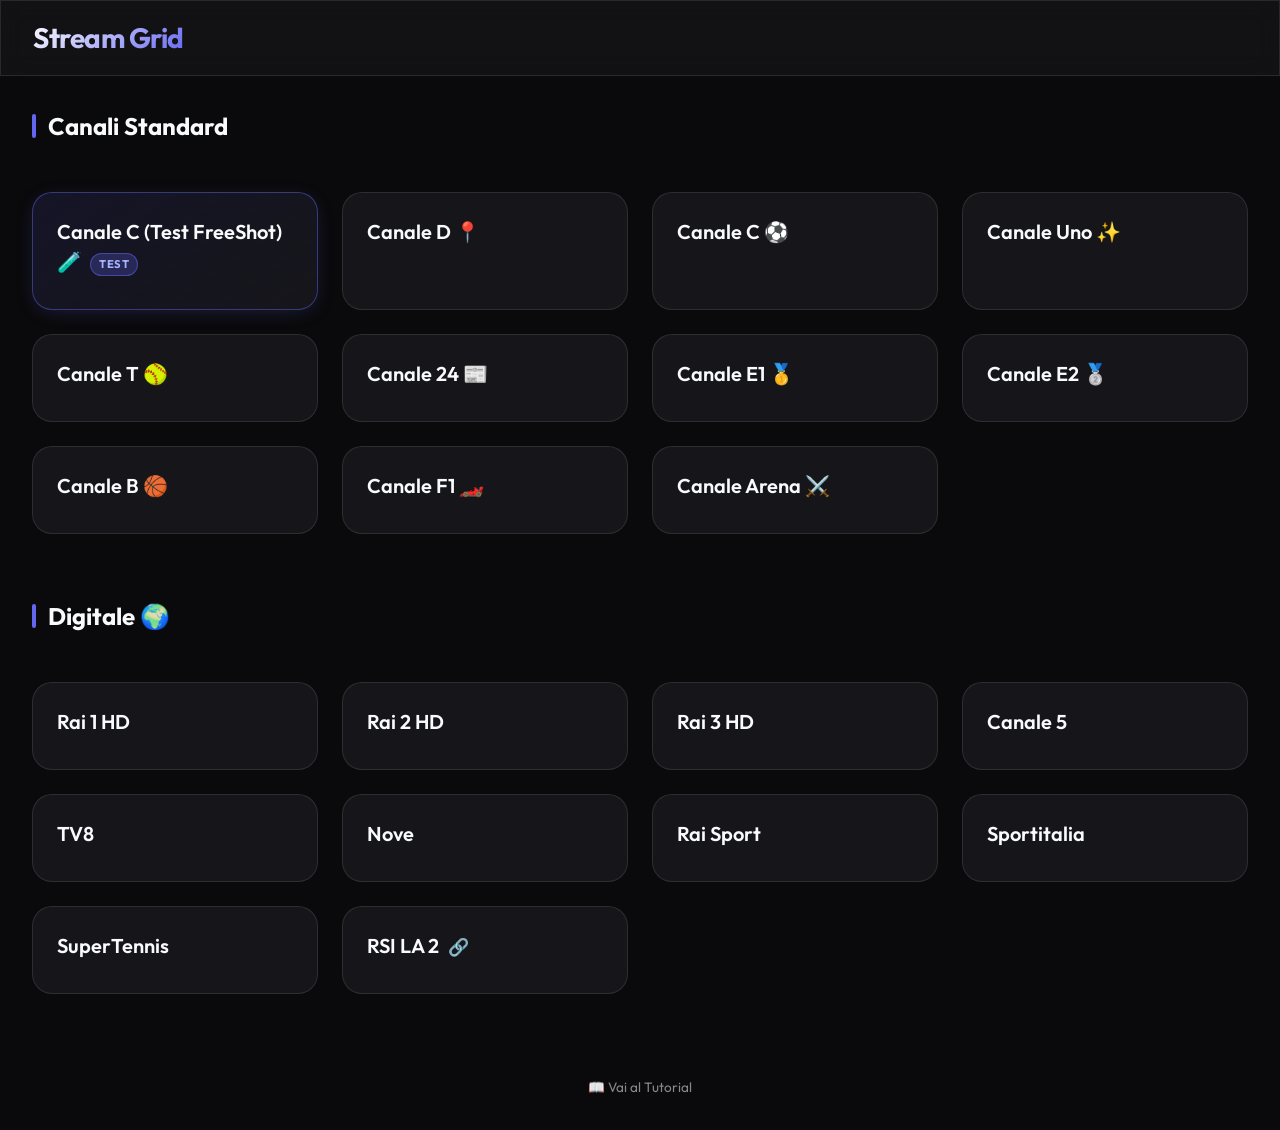
==== index.html @ 4ef6e379 "Aggiornati tutti i canali standard e Canale 5 al nuovo server WideIPTV (Player 1)" ====
<!DOCTYPE html>
<html lang="it">
<head>
    <meta charset="UTF-8">
    <meta name="viewport" content="width=device-width, initial-scale=1.0">
    <title>Stream Grid</title>
    <link rel="stylesheet" href="index.css?v=15">
    <meta name="description" content="Piattaforma di streaming per canali TV sportivi e d'intrattenimento.">
    
    <!-- PWA Settings -->
    <link rel="manifest" href="manifest.json">
    <meta name="theme-color" content="#0a0a0c">
    
    <!-- iOS support -->
    <meta name="apple-mobile-web-app-capable" content="yes">
    <meta name="apple-mobile-web-app-status-bar-style" content="black-translucent">
    <meta name="apple-mobile-web-app-title" content="Stream Grid">
    <link rel="apple-touch-icon" href="stream-in-colorado.jpg">
</head>
<body>
    <div id="app">
        <header class="navbar glass">
            <div class="logo">Stream Grid</div>
            <button id="install-btn" class="install-btn glass" style="display: none;">📱 Installa App</button>
        </header>

        <main class="max-w-7xl mx-auto">
            <section id="normal-section">
                <h2 class="section-title">Canali Standard</h2>
                <div id="normal-grid" class="channel-grid"></div>
            </section>

            <section id="fast-section" style="display: none;">
                <h2 class="section-title">Canali Fast</h2>
                <div id="fast-grid" class="channel-grid"></div>
            </section>

            <section id="digitale-section">
                <h2 class="section-title">Digitale 🌍</h2>
                <div id="digitale-grid" class="channel-grid"></div>
            </section>
            
            <div style="text-align: center; margin-top: 3rem; padding-bottom: 2rem;">
                <a href="tutorial.html" style="color: #888; text-decoration: none; font-size: 0.85rem;">📖 Vai al Tutorial</a>
            </div>
        </main>
    </div>

    <script>
        let deferredPrompt;
        
        window.addEventListener('beforeinstallprompt', (e) => {
            e.preventDefault();
            deferredPrompt = e;
            const installBtn = document.getElementById('install-btn');
            if(installBtn) {
                installBtn.style.display = 'block';
            }
        });

        document.addEventListener('DOMContentLoaded', () => {
            const installBtn = document.getElementById('install-btn');
            if(installBtn) {
                installBtn.addEventListener('click', async () => {
                    if (deferredPrompt) {
                        deferredPrompt.prompt();
                        const { outcome } = await deferredPrompt.userChoice;
                        if (outcome === 'accepted') {
                            deferredPrompt = null;
                            installBtn.style.display = 'none';
                        }
                    }
                });
            }
        });

        // Service Worker Registration for PWA
        if ('serviceWorker' in navigator) {
            window.addEventListener('load', () => {
                navigator.serviceWorker.register('./sw.js').then(reg => {
                    console.log('SW registered!', reg);
                }).catch(err => {
                    console.log('SW registration failed:', err);
                });
            });
        }

        const fastChannels = [
            {"id": 1, "name": "Canale D 📍", "streams": ["5", "92", "136"]},
            {"id": 2, "name": "Canale C ⚽️", "streams": ["1", "134"]},
            {"id": 3, "name": "Canale UNO ✨", "streams": ["130", "170"]}
        ];

        const normalChannels = [
            {"id": 99, "name": "Canale C (Test FreeShot) 🧪", "url": "https://wideiptv.top/player/SkySportCalcioIT", "badge": "TEST", "isTest": true},
            {"id": 4, "name": "Canale D 📍", "url": "https://wideiptv.top/player/zonaDAZN"},
            {"id": 5, "name": "Canale C ⚽️", "url": "https://wideiptv.top/player/SkySportCalcioIT"},
            {"id": 6, "name": "Canale Uno ✨", "url": "https://wideiptv.top/player/SkySportUnoIT"},
            {"id": 7, "name": "Canale T 🥎", "url": "https://wideiptv.top/player/SkySportTennisIT"},
            {"id": 8, "name": "Canale 24 📰", "url": "https://wideiptv.top/player/SkySport24IT"},
            {"id": 9, "name": "Canale E1 🥇", "url": "https://wideiptv.top/player/euro1it"},
            {"id": 10, "name": "Canale E2 🥈", "url": "https://wideiptv.top/player/euro2it"},
            {"id": 11, "name": "Canale B 🏀", "url": "https://wideiptv.top/player/SkySportNBAIT"},
            {"id": 13, "name": "Canale F1 🏎️", "url": "https://wideiptv.top/player/SkySportF1IT"},
            {"id": 14, "name": "Canale Arena ⚔️", "url": "https://wideiptv.top/player/SkySportArenaIT"}
        ];

        const digitaleChannels = [
            {"id": 1, "name": "Rai 1 HD", "url": "https://juventusonair.com/lv/ck/app/rai/tivusat/rai1.php"},
            {"id": 2, "name": "Rai 2 HD", "url": "https://juventusonair.com/lv/ck/app/rai/tivusat/rai2.php"},
            {"id": 3, "name": "Rai 3 HD", "url": "https://juventusonair.com/lv/ck/app/rai/tivusat/rai3.php"},
            {"id": 5, "name": "Canale 5", "urls": ["https://juventusonair.com/lv/ck/app/mediaset/tivusat/5.php", "https://wideiptv.top/player/Canale5"]},
            {"id": 8, "name": "TV8", "url": "https://www.mytivu.it/Application/Channels/TV8.php"},
            {"id": 9, "name": "Nove", "url": "https://streaming.aurora.enhanced.live/live/mpc/enl0eG1mLmVncmVzcy5mZDJ2eHI=/out/v1/IT_SIMULCAST/NOVE/CMAF/index.m3u8"},
            {"id": 58, "name": "Rai Sport", "url": "https://juventusonair.com/lv/ck/app/rai/tivusat/raisport.php"},
            {"id": 60, "name": "Sportitalia", "url": "https://edge-001.streamup.eu/sportitalia/sihd_abr/playlist.m3u8"},
            {"id": 64, "name": "SuperTennis", "url": "https://live-embed.supertennix.hiway.media/restreamer/supertennix_client/gpu-a-c0-16/restreamer/outgest/aa3673f1-e178-44a9-a947-ef41db73211a/manifest.m3u8"},
            {"id": 100, "name": "RSI LA 2", "url": "https://juventusonair.com/lv/ck/app/rsi/rsila2.php"}
        ];

        function renderChannels() {
            const fastGrid = document.getElementById('fast-grid');
            const normalGrid = document.getElementById('normal-grid');
            const digitaleGrid = document.getElementById('digitale-grid');

            fastGrid.innerHTML = fastChannels.map(ch => `
                <div class="channel-card fade-in" onclick="window.location.href='player.html?v=1&type=fast&id=${ch.id}'">
                    <div class="channel-name">${ch.name}</div>
                </div>
            `).join('');

            normalGrid.innerHTML = normalChannels.map(ch => `
                <div class="channel-card fade-in ${ch.isTest ? 'test-card' : ''}" onclick="window.location.href='player.html?v=4&type=normal&id=${ch.id}'">
                    <div class="channel-name">${ch.name}${ch.badge ? `<span class="badge-test">${ch.badge}</span>` : ''}</div>
                </div>
            `).join('');

            digitaleGrid.innerHTML = digitaleChannels.map(ch => {
                if (ch.id === 100) {
                    return `
                        <div class="channel-card fade-in" onclick="window.open('https://juventusonair.com/channels/rsila2z.php', '_blank')">
                            <div class="channel-name">${ch.name} <span style="font-size: 0.85em; margin-left: 5px;">🔗</span></div>
                        </div>
                    `;
                }
                return `
                    <div class="channel-card fade-in" onclick="window.location.href='player.html?v=1&type=digitale&id=${ch.id}'">
                        <div class="channel-name">${ch.name}</div>
                    </div>
                `;
            }).join('');
        }

        // Initialize
        renderChannels();

        window.addEventListener('scroll', () => {
            const nav = document.querySelector('.navbar');
            if (window.scrollY > 20) {
                nav.style.padding = '0.75rem 2rem';
                nav.style.background = 'rgba(10, 10, 12, 0.9)';
            } else {
                nav.style.padding = '1rem 2rem';
                nav.style.background = 'var(--bg-glass)';
            }
        });
    </script>
</body>
</html>
---- index.css ----
@import url('https://fonts.googleapis.com/css2?family=Outfit:wght@300;400;600;700&display=swap');

:root {
    --bg-dark: #0a0a0c;
    --bg-card: #16161a;
    --bg-glass: rgba(22, 22, 26, 0.7);
    --accent: #6366f1;
    --accent-glow: rgba(99, 102, 241, 0.4);
    --text-primary: #f8fafc;
    --text-secondary: #94a3b8;
    --border-glass: rgba(255, 255, 255, 0.1);
}

* {
    margin: 0;
    padding: 0;
    box-sizing: border-box;
}

body {
    font-family: 'Outfit', sans-serif;
    background-color: var(--bg-dark);
    color: var(--text-primary);
    line-height: 1.5;
    overflow-x: hidden;
    -webkit-font-smoothing: antialiased;
}

/* Custom Scrollbar */
::-webkit-scrollbar { width: 8px; }
::-webkit-scrollbar-track { background: var(--bg-dark); }
::-webkit-scrollbar-thumb { background: #2d2d35; border-radius: 10px; }
::-webkit-scrollbar-thumb:hover { background: #3e3e4a; }

.glass {
    background: var(--bg-glass);
    backdrop-filter: blur(12px);
    -webkit-backdrop-filter: blur(12px);
    border: 1px solid var(--border-glass);
}

@keyframes fadeIn {
    from { opacity: 0; transform: translateY(10px); }
    to { opacity: 1; transform: translateY(0); }
}

.fade-in { animation: fadeIn 0.4s ease-out forwards; }

.navbar {
    position: sticky;
    top: 0;
    z-index: 100;
    padding: 1rem 2rem;
    display: flex;
    justify-content: space-between;
    align-items: center;
    transition: all 0.3s ease;
    gap: 1rem;
}

.install-btn {
    padding: 0.5rem 1rem;
    border-radius: 2rem;
    font-size: 0.9rem;
    font-weight: 600;
    cursor: pointer;
    transition: all 0.2s cubic-bezier(0.4, 0, 0.2, 1);
    border: 1px solid var(--border-glass);
    background: rgba(255, 255, 255, 0.05);
    color: var(--text-primary);
    display: flex;
    align-items: center;
    gap: 0.5rem;
    white-space: nowrap;
}

.install-btn:hover {
    background: rgba(255, 255, 255, 0.15);
    transform: translateY(-2px);
}

.logo {
    display: flex;
    align-items: center;
    gap: 0.75rem;
    font-size: 1.75rem;
    font-weight: 700;
    background: linear-gradient(135deg, #fff 0%, var(--accent) 100%);
    -webkit-background-clip: text;
    -webkit-text-fill-color: transparent;
    letter-spacing: -0.5px;
    white-space: nowrap;
}

.logo img {
    height: 38px;
    width: 38px;
    border-radius: 10px;
    -webkit-text-fill-color: initial; /* Fix for background-clip: text on parent */
}

/* Channel Cards */
.channel-grid {
    display: grid;
    grid-template-columns: repeat(auto-fill, minmax(280px, 1fr));
    gap: 1.5rem;
    padding: 2rem;
}

.channel-card {
    position: relative;
    background: var(--bg-card);
    border-radius: 1.25rem;
    padding: 1.5rem;
    cursor: pointer;
    transition: all 0.3s cubic-bezier(0.4, 0, 0.2, 1);
    border: 1px solid var(--border-glass);
    overflow: hidden;
}

.channel-card:hover {
    transform: translateY(-5px);
    border-color: var(--accent);
    box-shadow: 0 10px 30px -10px rgba(0, 0, 0, 0.5);
}

.channel-name {
    font-size: 1.25rem;
    font-weight: 600;
    margin-bottom: 0.5rem;
    position: relative;
    z-index: 1;
}

.channel-type {
    font-size: 0.8rem;
    text-transform: uppercase;
    letter-spacing: 1px;
    color: var(--text-secondary);
    position: relative;
    z-index: 1;
}

/* Player Page Layout */
.player-overlay {
    position: fixed;
    top: 0;
    left: 0;
    width: 100vw;
    height: 100vh;
    background: #000;
    z-index: 1000;
    display: flex;
    flex-direction: column;
    align-items: center;
    justify-content: center;
}

.player-header {
    position: absolute;
    top: 0;
    width: 100%;
    padding: 1.5rem 2rem;
    display: flex;
    align-items: center;
    justify-content: space-between;
    background: linear-gradient(to bottom, rgba(0,0,0,0.8), transparent);
    z-index: 1010;
    pointer-events: none; /* Let clicks pass through the empty areas */
}

.player-header > * {
    pointer-events: auto; /* Buttons inside header remain clickable */
}

.video-box {
    width: 60vw;
    aspect-ratio: 16 / 9;
    max-height: 80vh;
    max-width: 1200px;
    background: #000;
    overflow: hidden;
    display: flex;
    align-items: center;
    justify-content: center;
    border-radius: 12px;
    border: 1px solid rgba(255, 255, 255, 0.1);
    box-shadow: 0 10px 40px rgba(0,0,0,0.6);
}

.iframe-container {
    width: 100%;
    height: 100%;
}

#main-player, iframe {
    width: 100%;
    height: 100%;
    border: none;
    display: block;
}

@media (max-width: 768px) {
    .navbar {
        padding: 0.75rem 1rem;
    }
    .logo {
        font-size: 1.35rem;
    }
    .install-btn {
        padding: 0.4rem 0.8rem;
        font-size: 0.85rem;
    }
    .video-box {
        width: 95vw;
        aspect-ratio: 16 / 9;
        max-height: none;
        border-radius: 8px;
        margin-top: 20px;
    }
    .player-header {
        padding: 0.5rem 0.75rem;
    }
    .selector-btn {
        width: 32px;
        height: 32px;
        font-size: 0.85rem;
    }
    .stream-selector {
        padding: 0.3rem 0.5rem;
        gap: 0.4rem;
    }
}

.back-btn {
    background: rgba(255, 255, 255, 0.1);
    border: none;
    color: white;
    width: 40px;
    height: 40px;
    border-radius: 50%;
    display: flex;
    align-items: center;
    justify-content: center;
    cursor: pointer;
    transition: background 0.2s;
    flex-shrink: 0;
}

.back-btn:hover { background: rgba(255, 255, 255, 0.2); }

/* Stream Selector */
.stream-selector {
    display: none;
    align-items: center;
    justify-content: center;
    gap: 0.6rem;
    background: rgba(22, 22, 26, 0.85);
    padding: 0.4rem 0.6rem;
    border-radius: 3rem;
    backdrop-filter: blur(12px);
    border: 1px solid var(--border-glass);
    max-width: 60vw;
    overflow-x: auto;
    -ms-overflow-style: none;
    scrollbar-width: none;
    /* Absolute perfect centering in the header */
    position: absolute;
    left: 50%;
    transform: translateX(-50%);
}

.stream-selector::-webkit-scrollbar {
    display: none;
}

.selector-btn {
    width: 36px;
    height: 36px;
    padding: 0;
    display: flex;
    align-items: center;
    justify-content: center;
    border-radius: 50%;
    font-size: 0.95rem;
    font-weight: 600;
    cursor: pointer;
    transition: all 0.2s cubic-bezier(0.4, 0, 0.2, 1);
    border: none;
    background: transparent;
    color: var(--text-secondary);
    flex-shrink: 0;
}

.selector-btn.active { 
    background: var(--accent); 
    color: white; 
    box-shadow: 0 4px 12px var(--accent-glow);
}
.selector-btn:not(.active):hover { background: rgba(255, 255, 255, 0.1); color: white; }

/* Section Title */
.section-title {
    font-size: 1.5rem;
    font-weight: 700;
    margin: 2rem 2rem 1rem;
    display: flex;
    align-items: center;
    gap: 0.75rem;
}

.section-title::before {
    content: '';
    width: 4px;
    height: 24px;
    background: var(--accent);
    border-radius: 2px;
}

/* Test Channel Badge & Card */
.badge-test {
    font-size: 0.7rem;
    background: rgba(99, 102, 241, 0.25);
    color: #a5b4fc;
    border: 1px solid rgba(99, 102, 241, 0.5);
    padding: 2px 8px;
    border-radius: 12px;
    font-weight: 700;
    letter-spacing: 0.5px;
    text-transform: uppercase;
    vertical-align: middle;
    margin-left: 8px;
    display: inline-block;
}

.test-card {
    border-color: rgba(99, 102, 241, 0.45);
    background: linear-gradient(145deg, rgba(99, 102, 241, 0.12) 0%, var(--bg-card) 100%);
    box-shadow: 0 4px 20px -5px rgba(99, 102, 241, 0.25);
}

.test-card:hover {
    border-color: #818cf8;
    box-shadow: 0 8px 28px -5px rgba(99, 102, 241, 0.4);
}
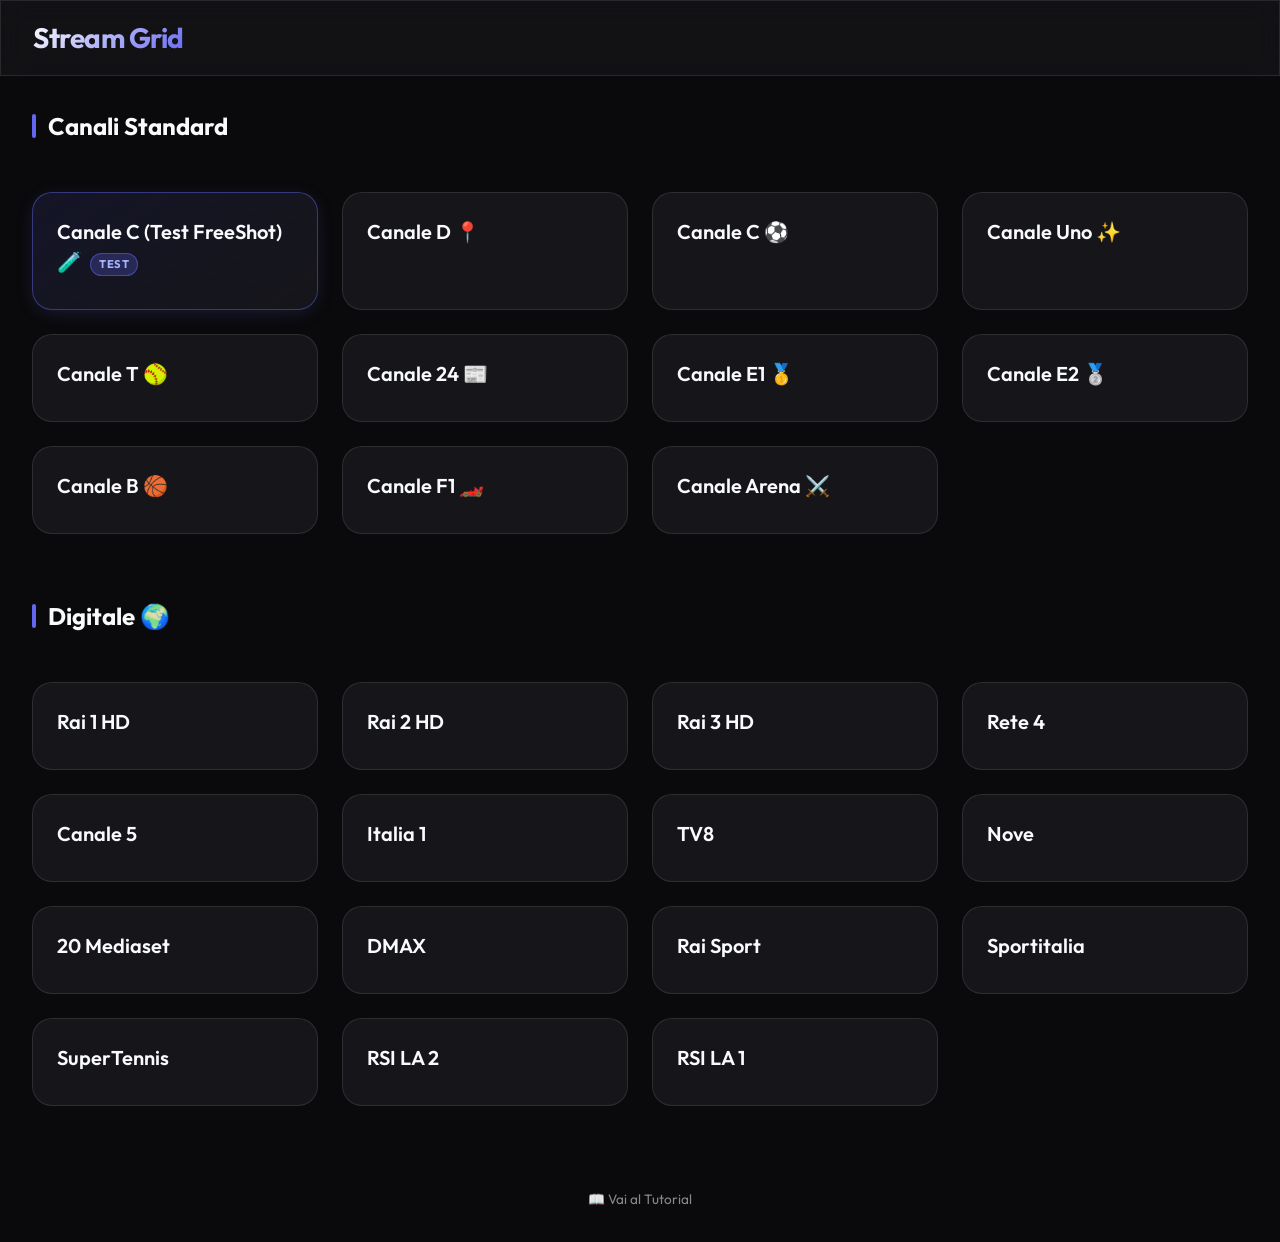
==== commit 5bf5e7e5: "Unifica canali Digitale Terrestre tramite Vercel Proxy da sorgente Tivusat" ====
--- a/index.html
+++ b/index.html
@@ -106,16 +106,21 @@
         ];
 
         const digitaleChannels = [
-            {"id": 1, "name": "Rai 1 HD", "url": "https://juventusonair.com/lv/ck/app/rai/tivusat/rai1.php"},
-            {"id": 2, "name": "Rai 2 HD", "url": "https://juventusonair.com/lv/ck/app/rai/tivusat/rai2.php"},
-            {"id": 3, "name": "Rai 3 HD", "url": "https://juventusonair.com/lv/ck/app/rai/tivusat/rai3.php"},
-            {"id": 5, "name": "Canale 5", "urls": ["https://juventusonair.com/lv/ck/app/mediaset/tivusat/5.php", "https://wideiptv.top/player/Canale5"]},
-            {"id": 8, "name": "TV8", "url": "https://www.mytivu.it/Application/Channels/TV8.php"},
-            {"id": 9, "name": "Nove", "url": "https://streaming.aurora.enhanced.live/live/mpc/enl0eG1mLmVncmVzcy5mZDJ2eHI=/out/v1/IT_SIMULCAST/NOVE/CMAF/index.m3u8"},
-            {"id": 58, "name": "Rai Sport", "url": "https://juventusonair.com/lv/ck/app/rai/tivusat/raisport.php"},
-            {"id": 60, "name": "Sportitalia", "url": "https://edge-001.streamup.eu/sportitalia/sihd_abr/playlist.m3u8"},
-            {"id": 64, "name": "SuperTennis", "url": "https://live-embed.supertennix.hiway.media/restreamer/supertennix_client/gpu-a-c0-16/restreamer/outgest/aa3673f1-e178-44a9-a947-ef41db73211a/manifest.m3u8"},
-            {"id": 100, "name": "RSI LA 2", "url": "https://juventusonair.com/lv/ck/app/rsi/rsila2.php"}
+            {"id": 1, "name": "Rai 1 HD", "url": "/api/tv?id=1"},
+            {"id": 2, "name": "Rai 2 HD", "url": "/api/tv?id=2"},
+            {"id": 3, "name": "Rai 3 HD", "url": "/api/tv?id=3"},
+            {"id": 4, "name": "Rete 4", "url": "/api/tv?id=4"},
+            {"id": 5, "name": "Canale 5", "url": "/api/tv?id=5"},
+            {"id": 6, "name": "Italia 1", "url": "/api/tv?id=6"},
+            {"id": 8, "name": "TV8", "url": "/api/tv?id=8"},
+            {"id": 9, "name": "Nove", "url": "/api/tv?id=9"},
+            {"id": 20, "name": "20 Mediaset", "url": "/api/tv?id=20"},
+            {"id": 52, "name": "DMAX", "url": "/api/tv?id=52"},
+            {"id": 58, "name": "Rai Sport", "url": "/api/tv?id=58"},
+            {"id": 60, "name": "Sportitalia", "url": "/api/tv?id=60"},
+            {"id": 64, "name": "SuperTennis", "url": "/api/tv?id=64"},
+            {"id": 100, "name": "RSI LA 2", "url": "/api/tv?id=100"},
+            {"id": 101, "name": "RSI LA 1", "url": "/api/tv?id=101"}
         ];
 
         function renderChannels() {
@@ -135,20 +140,11 @@
                 </div>
             `).join('');
 
-            digitaleGrid.innerHTML = digitaleChannels.map(ch => {
-                if (ch.id === 100) {
-                    return `
-                        <div class="channel-card fade-in" onclick="window.open('https://juventusonair.com/channels/rsila2z.php', '_blank')">
-                            <div class="channel-name">${ch.name} <span style="font-size: 0.85em; margin-left: 5px;">🔗</span></div>
-                        </div>
-                    `;
-                }
-                return `
-                    <div class="channel-card fade-in" onclick="window.location.href='player.html?v=1&type=digitale&id=${ch.id}'">
-                        <div class="channel-name">${ch.name}</div>
-                    </div>
-                `;
-            }).join('');
+            digitaleGrid.innerHTML = digitaleChannels.map(ch => `
+                <div class="channel-card fade-in" onclick="window.location.href='player.html?v=5&type=digitale&id=${ch.id}'">
+                    <div class="channel-name">${ch.name}</div>
+                </div>
+            `).join('');
         }
 
         // Initialize
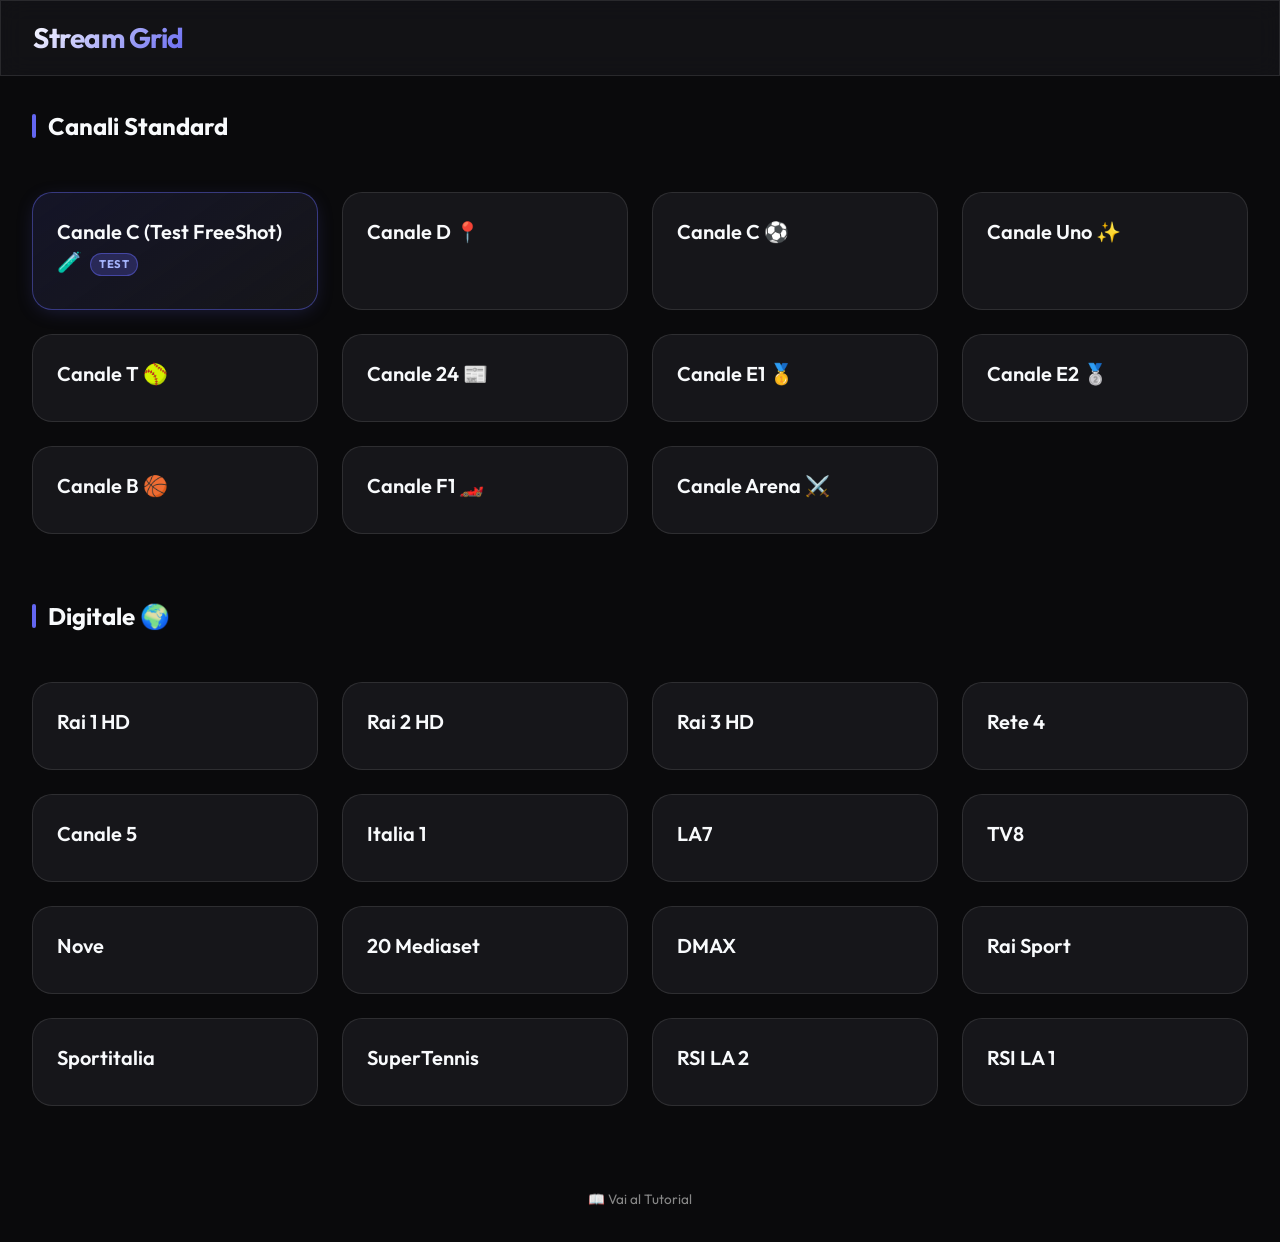
==== commit 6dd3423a: "Fix DTT streaming: native Shaka Player generator with direct ClearKey DRM and relaxed sandbox" ====
--- a/index.html
+++ b/index.html
@@ -112,6 +112,7 @@
             {"id": 4, "name": "Rete 4", "url": "/api/tv?id=4"},
             {"id": 5, "name": "Canale 5", "url": "/api/tv?id=5"},
             {"id": 6, "name": "Italia 1", "url": "/api/tv?id=6"},
+            {"id": 7, "name": "LA7", "url": "/api/tv?id=7"},
             {"id": 8, "name": "TV8", "url": "/api/tv?id=8"},
             {"id": 9, "name": "Nove", "url": "/api/tv?id=9"},
             {"id": 20, "name": "20 Mediaset", "url": "/api/tv?id=20"},
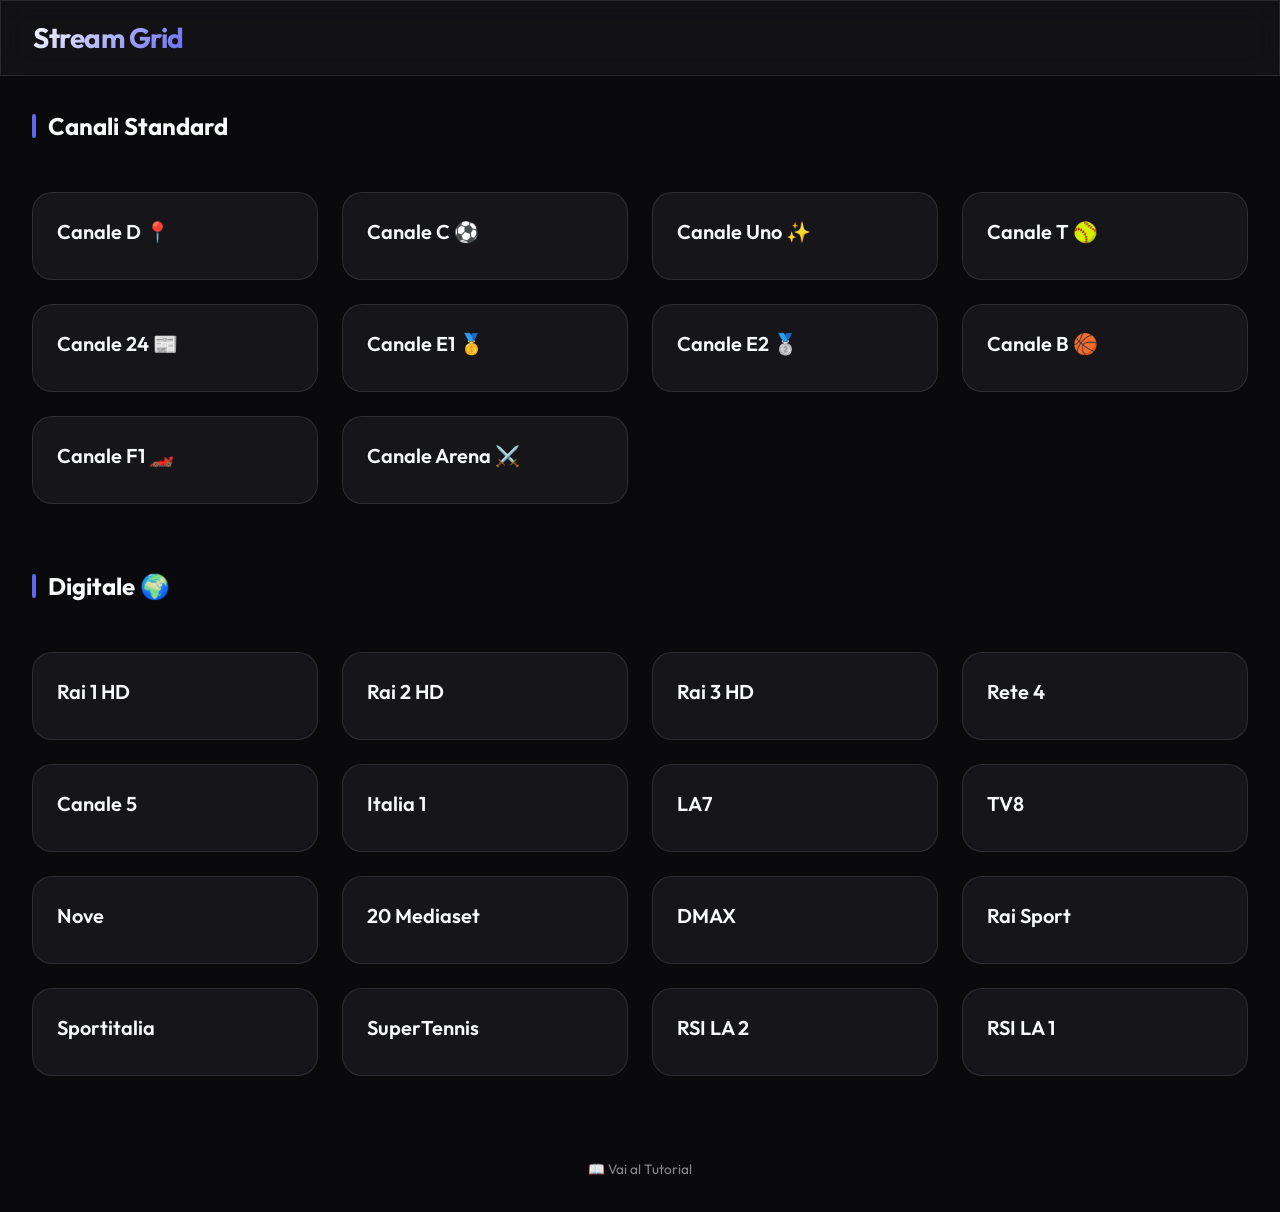
==== commit 8060f2b3: "Rimosso canale di test Canale C (Test FreeShot) dalla griglia e dal player" ====
--- a/index.html
+++ b/index.html
@@ -4,7 +4,7 @@
     <meta charset="UTF-8">
     <meta name="viewport" content="width=device-width, initial-scale=1.0">
     <title>Stream Grid</title>
-    <link rel="stylesheet" href="index.css?v=15">
+    <link rel="stylesheet" href="index.css?v=16">
     <meta name="description" content="Piattaforma di streaming per canali TV sportivi e d'intrattenimento.">
     
     <!-- PWA Settings -->
@@ -92,7 +92,6 @@
         ];
 
         const normalChannels = [
-            {"id": 99, "name": "Canale C (Test FreeShot) 🧪", "url": "https://wideiptv.top/player/SkySportCalcioIT", "badge": "TEST", "isTest": true},
             {"id": 4, "name": "Canale D 📍", "url": "https://wideiptv.top/player/zonaDAZN"},
             {"id": 5, "name": "Canale C ⚽️", "url": "https://wideiptv.top/player/SkySportCalcioIT"},
             {"id": 6, "name": "Canale Uno ✨", "url": "https://wideiptv.top/player/SkySportUnoIT"},
@@ -136,7 +135,7 @@
             `).join('');
 
             normalGrid.innerHTML = normalChannels.map(ch => `
-                <div class="channel-card fade-in ${ch.isTest ? 'test-card' : ''}" onclick="window.location.href='player.html?v=4&type=normal&id=${ch.id}'">
+                <div class="channel-card fade-in ${ch.isTest ? 'test-card' : ''}" onclick="window.location.href='player.html?v=5&type=normal&id=${ch.id}'">
                     <div class="channel-name">${ch.name}${ch.badge ? `<span class="badge-test">${ch.badge}</span>` : ''}</div>
                 </div>
             `).join('');
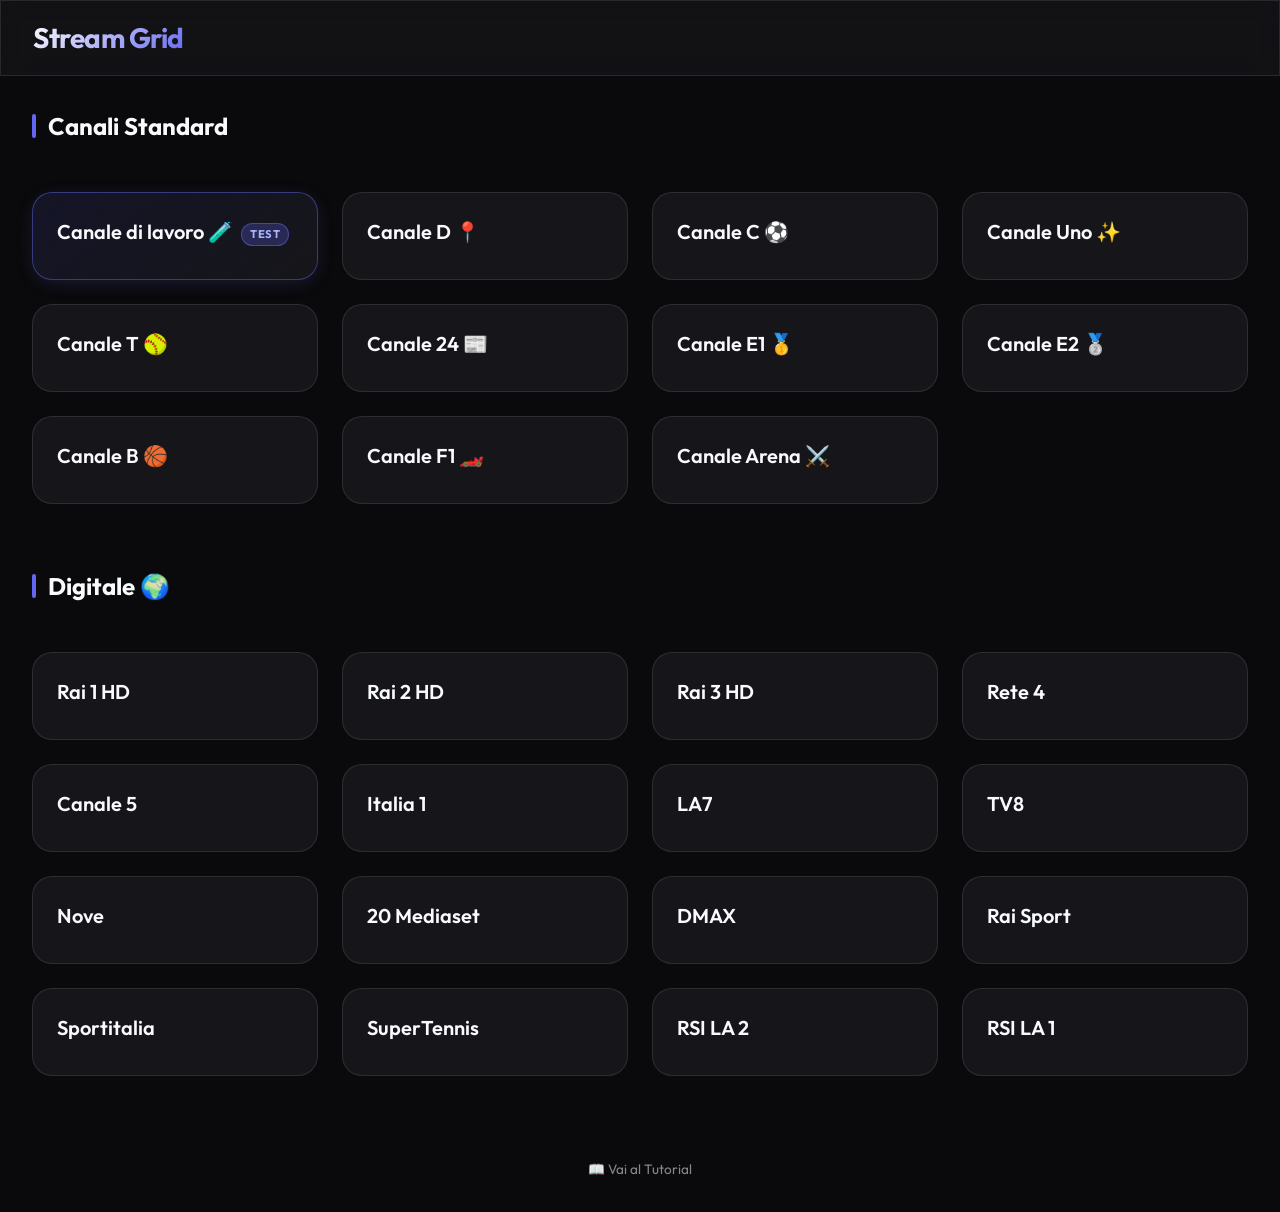
==== commit 8fe61bbf: "Aggiunto Canale di lavoro con doppio player (Player 1 e Player 2)" ====
--- a/index.html
+++ b/index.html
@@ -92,6 +92,7 @@
         ];
 
         const normalChannels = [
+            {"id": 99, "name": "Canale di lavoro 🧪", "urls": ["https://wideiptv.top/player/SkySportCalcioIT", "https://wideiptv.top/player/SkySportCalcioIT"], "badge": "TEST", "isTest": true},
             {"id": 4, "name": "Canale D 📍", "url": "https://wideiptv.top/player/zonaDAZN"},
             {"id": 5, "name": "Canale C ⚽️", "url": "https://wideiptv.top/player/SkySportCalcioIT"},
             {"id": 6, "name": "Canale Uno ✨", "url": "https://wideiptv.top/player/SkySportUnoIT"},
